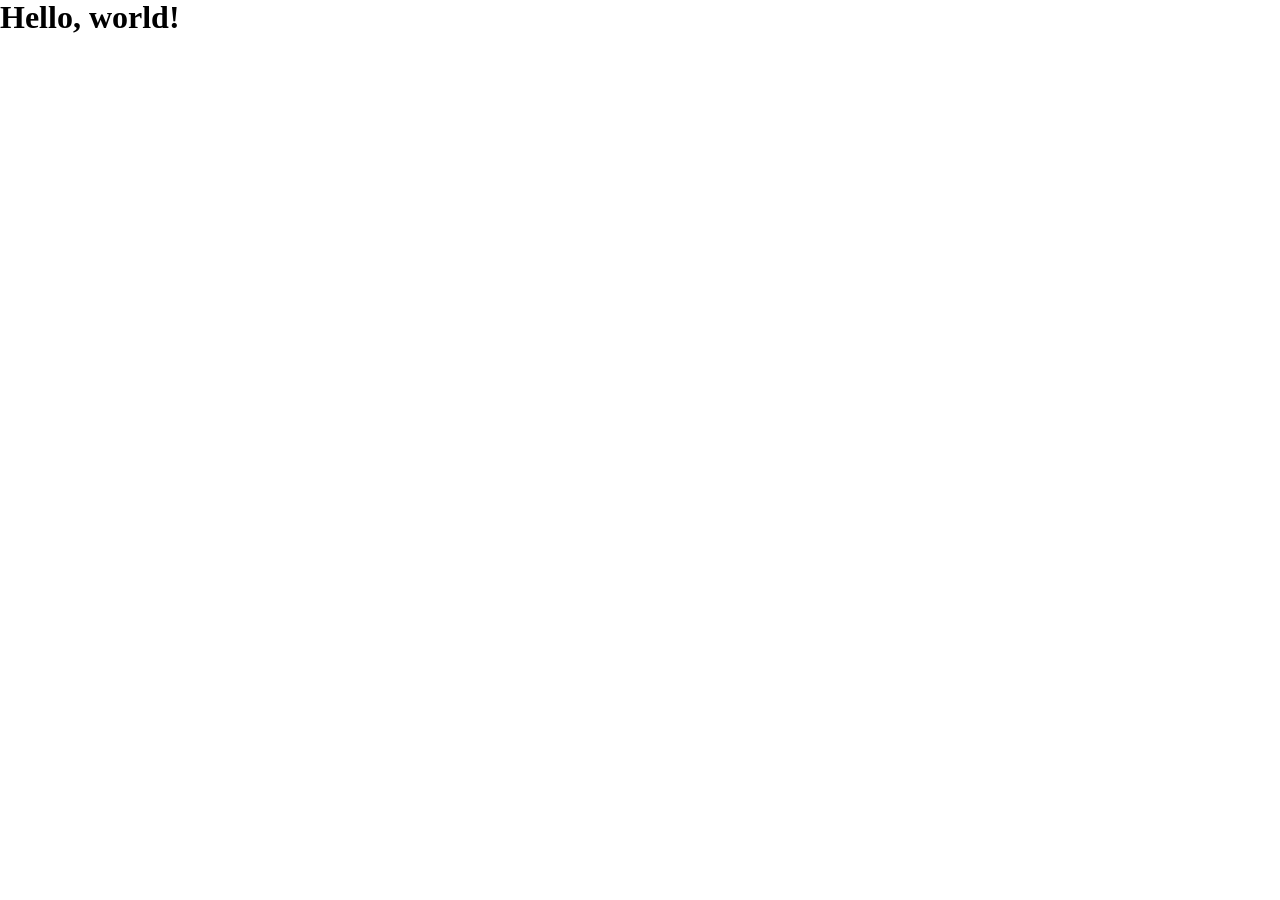
==== index.html @ caf89e45 "boilerplate code" ====
<!DOCTYPE html>
<html lang="en">
<head>
  <meta charset="UTF-8">
  <meta name="viewport" content="width=device-width, initial-scale=1.0">
  <title>Boilerplate</title>
  <link rel="stylesheet" href="styles/style.css">
</head>
<body>
  <h1>Hello, world!</h1>
</body>
</html>
---- styles/style.css ----
/* CSS Reset */
*,
*::before,
*::after {
  box-sizing: border-box;
  margin: 0;
  padding: 0;
}

html {
  -moz-text-size-adjust: none;
  -webkit-text-size-adjust: none;
  text-size-adjust: none;
  hanging-punctuation: first last;
}

body {
  min-height: 100dvh;
  line-height: 1.5;
  -webkit-font-smoothing: antialiased;
}

h1, h2, h3, h4, h5, h6 {
  text-wrap: balance;
  line-height: 1.1;
}

p, li, figcaption {
  text-wrap: pretty;
  max-width: 65ch;
}

a, button, input, textarea, select {
  font: inherit;
  color: inherit;
}

img, picture, video, canvas, svg {
  display: block;
  max-width: 100%;
}

table {
  border-collapse: collapse;
}

ol, ul {
  list-style: none;
}

blockquote, q {
  quotes: none;
}

blockquote::before, blockquote::after,
q::before, q::after {
  content: '';
  content: none;
}

:focus-visible {
  outline: 2px solid currentColor;
  outline-offset: 2px;
}

@media (prefers-reduced-motion: reduce) {
  *, *::before, *::after {
    animation-duration: 0.01ms !important;
    animation-iteration-count: 1 !important;
    transition-duration: 0.01ms !important;
    scroll-behavior: auto !important;
  }
}
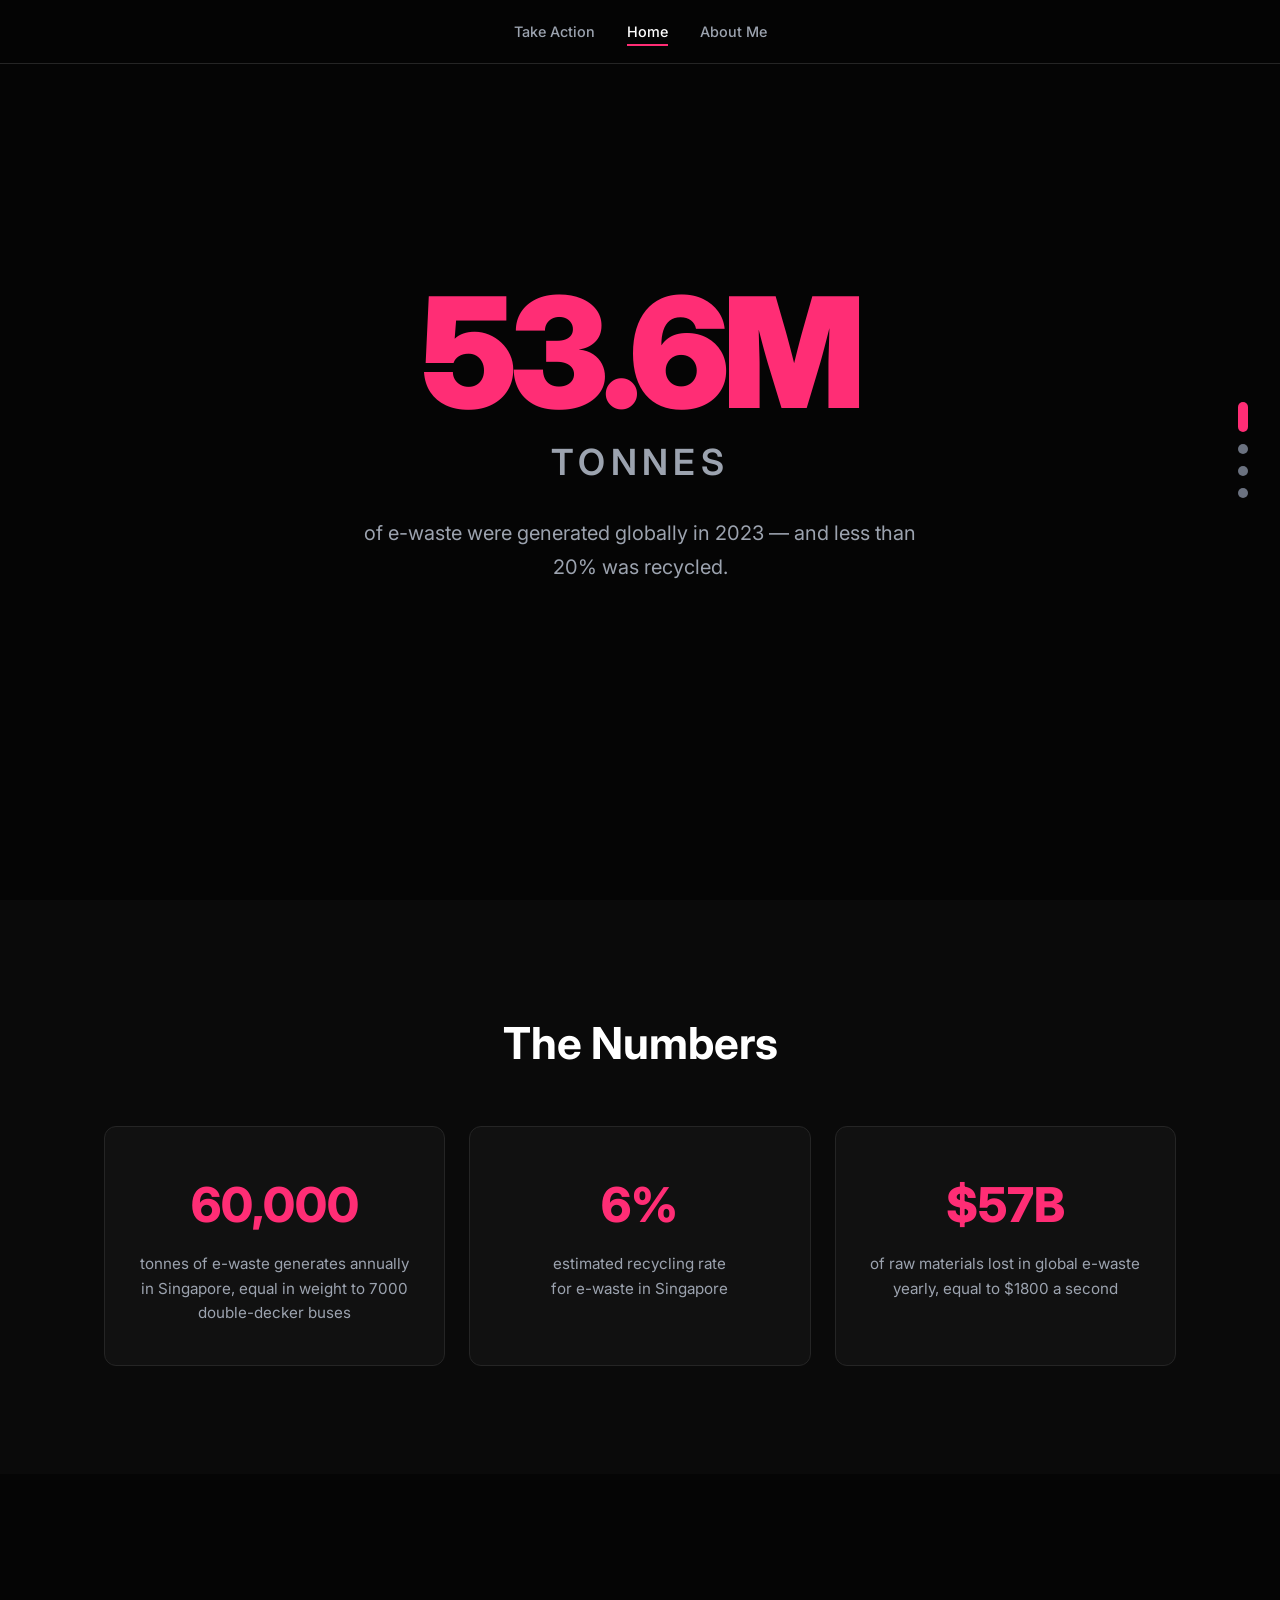
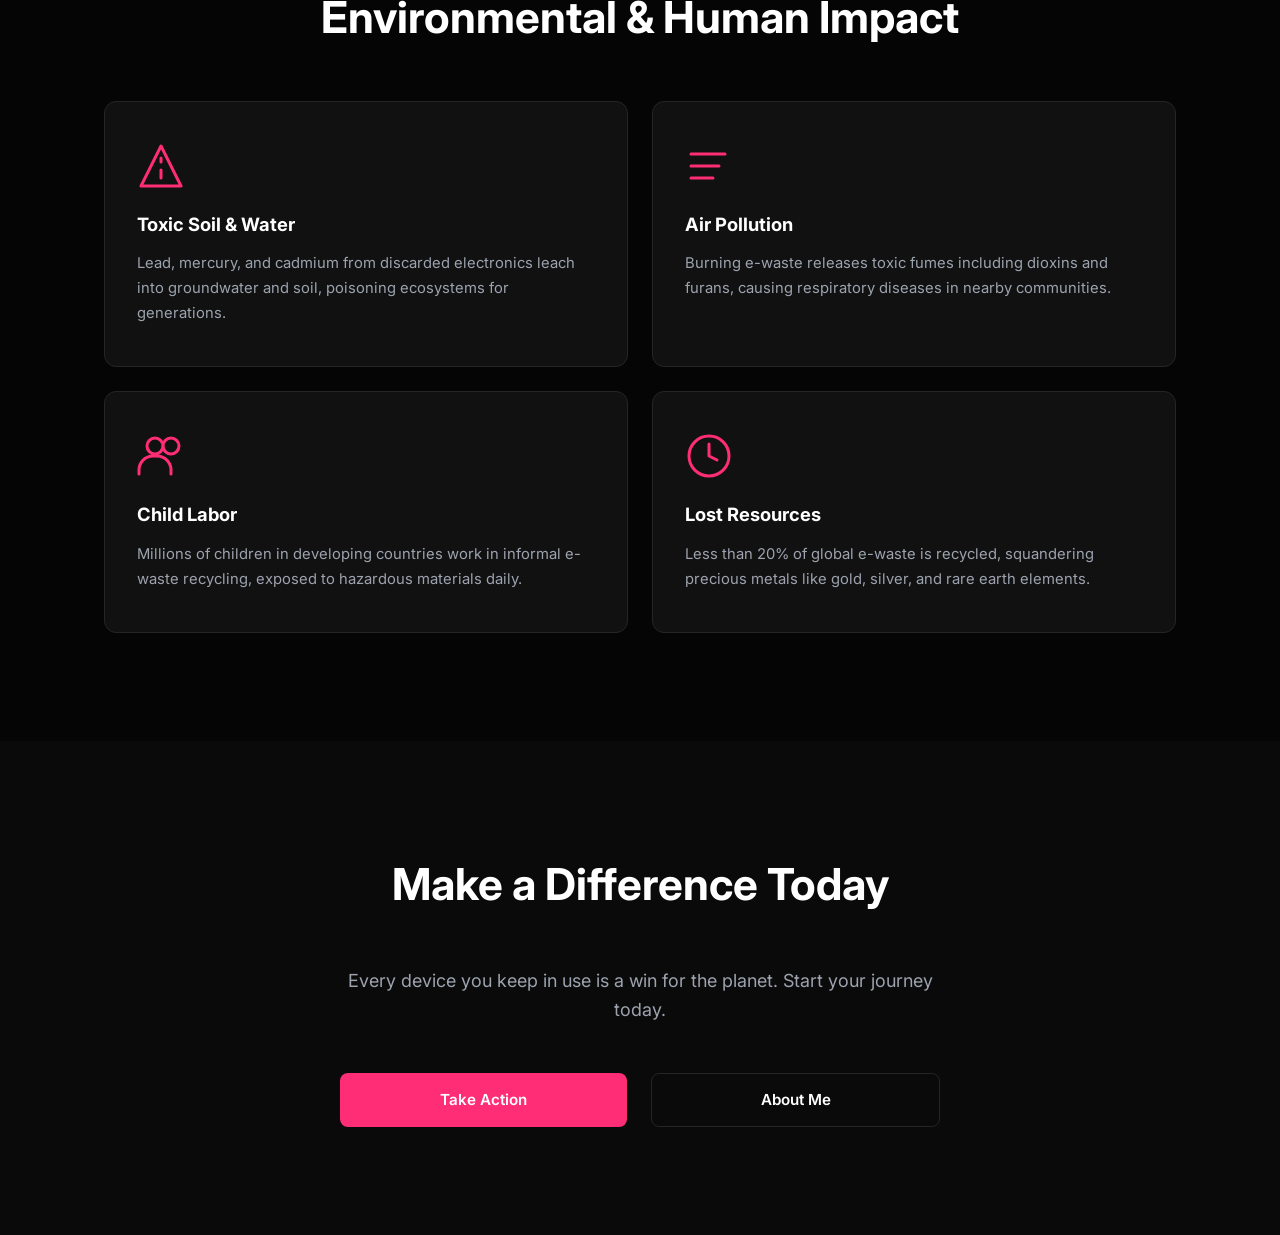
==== commit 71ee6d8c: "yeas" ====
--- a/index.html
+++ b/index.html
@@ -1,12 +1,187 @@
-<!DOCTYPE html>
+<!doctype html>
 <html lang="en">
-<head>
-  <meta charset="UTF-8">
-  <meta name="viewport" content="width=device-width, initial-scale=1.0">
-  <title>Boilerplate</title>
-  <link rel="stylesheet" href="styles/style.css">
-</head>
-<body>
-  <h1>Hello, world!</h1>
-</body>
+  <head>
+    <meta charset="UTF-8" />
+    <meta name="viewport" content="width=device-width, initial-scale=1.0" />
+    <title>E-Waste</title>
+    <link rel="stylesheet" href="styles/style.css" />
+  </head>
+  <body>
+    <!-- ===== navbar ===== -->
+    <nav class="navbar">
+      <div class="nav-container">
+        <ul class="nav-links" id="navLinks">
+          <li><a href="pages/action.html" class="nav-link">Take Action</a></li>
+          <li><a href="index.html" class="nav-link active">Home</a></li>
+          <li><a href="pages/about.html" class="nav-link">About Me</a></li>
+        </ul>
+      </div>
+    </nav>
+
+    <main>
+      <!-- ===== hero section ===== -->
+      <section class="hero hero-home" id="hero">
+        <div class="stat-hero">
+          <span class="stat-number">53.6M</span>
+          <span class="stat-unit">tonnes</span>
+        </div>
+        <p class="stat-description">
+          of e-waste were generated globally in 2023 — and less than 20% was
+          recycled.
+        </p>
+      </section>
+
+      <!-- ===== stats (chatgpt) ===== -->
+      <section class="section stats-section" id="stats">
+        <div class="container">
+          <h2 class="section-title">The Numbers</h2>
+          <div class="stats-grid">
+            <div class="stat-card">
+              <h3 class="stat-card-number">60,000</h3>
+              <p class="stat-card-label">
+                tonnes of e-waste generates annually in Singapore, equal in
+                weight to 7000 double-decker buses
+              </p>
+            </div>
+            <div class="stat-card">
+              <h3 class="stat-card-number">6%</h3>
+              <p class="stat-card-label">
+                estimated recycling rate<br />for e-waste in Singapore
+              </p>
+            </div>
+            <div class="stat-card">
+              <h3 class="stat-card-number">$57B</h3>
+              <p class="stat-card-label">
+                of raw materials lost in global e-waste yearly, equal to $1800 a
+                second
+              </p>
+            </div>
+          </div>
+        </div>
+      </section>
+
+      <!-- ===== highlight environmental and human impact ===== -->
+      <section class="section impact-section" id="impact">
+        <div class="container">
+          <h2 class="section-title">Environmental & Human Impact</h2>
+          <div class="impact-grid">
+            <div class="impact-card">
+              <div class="card-icon">
+                <!-- warning symbol -->
+                <svg
+                  viewBox="0 0 24 24"
+                  fill="none"
+                  stroke="currentColor"
+                  stroke-width="1.5"
+                  stroke-linecap="round"
+                  stroke-linejoin="round"
+                >
+                  <path d="M2 22L12 2l10 20H2z" />
+                  <path d="M12 18v-4" />
+                  <path d="M12 10v-2" />
+                </svg>
+              </div>
+              <h3>Toxic Soil & Water</h3>
+              <p>
+                Lead, mercury, and cadmium from discarded electronics leach into
+                groundwater and soil, poisoning ecosystems for generations.
+              </p>
+            </div>
+            <div class="impact-card">
+              <div class="card-icon">
+                <!-- air symbol -->
+                <svg
+                  viewBox="0 0 24 24"
+                  fill="none"
+                  stroke="currentColor"
+                  stroke-width="1.5"
+                  stroke-linecap="round"
+                  stroke-linejoin="round"
+                >
+                  <path d="M3 12h14" />
+                  <path d="M3 18h11" />
+                  <path d="M3 6h17" />
+                </svg>
+              </div>
+              <h3>Air Pollution</h3>
+              <p>
+                Burning e-waste releases toxic fumes including dioxins and
+                furans, causing respiratory diseases in nearby communities.
+              </p>
+            </div>
+            <div class="impact-card">
+              <div class="card-icon">
+                <!-- people icon -->
+                <svg
+                  viewBox="0 0 24 24"
+                  fill="none"
+                  stroke="currentColor"
+                  stroke-width="1.5"
+                  stroke-linecap="round"
+                  stroke-linejoin="round"
+                >
+                  <circle cx="9" cy="7" r="4" />
+                  <path d="M1 21v-2a7 7 0 0 1 7-7h2a7 7 0 0 1 7 7v2" />
+                  <circle cx="17" cy="7" r="4" />
+                </svg>
+              </div>
+              <h3>Child Labor</h3>
+              <p>
+                Millions of children in developing countries work in informal
+                e-waste recycling, exposed to hazardous materials daily.
+              </p>
+            </div>
+            <div class="impact-card">
+              <div class="card-icon">
+                <!-- time icon -->
+                <svg
+                  viewBox="0 0 24 24"
+                  fill="none"
+                  stroke="currentColor"
+                  stroke-width="1.5"
+                  stroke-linecap="round"
+                  stroke-linejoin="round"
+                >
+                  <circle cx="12" cy="12" r="10" />
+                  <path d="M12 6v6l4 2" />
+                </svg>
+              </div>
+              <h3>Lost Resources</h3>
+              <p>
+                Less than 20% of global e-waste is recycled, squandering
+                precious metals like gold, silver, and rare earth elements.
+              </p>
+            </div>
+          </div>
+        </div>
+      </section>
+
+      <!-- ===== call to action ===== -->
+      <section class="section cta-section" id="cta">
+        <div class="container">
+          <div class="cta-content">
+            <h2 class="section-title">Make a Difference Today</h2>
+            <p class="section-subtitle">
+              Every device you keep in use is a win for the planet. Start your
+              journey today.
+            </p>
+            <div class="cta-buttons">
+              <a href="pages/action.html" class="btn btn-primary"
+                >Take Action</a
+              >
+              <a href="pages/about.html" class="btn btn-secondary">About Me</a>
+            </div>
+          </div>
+        </div>
+      </section>
+      <nav class="section-dots" aria-label="Section navigation">
+        <a href="#hero" class="dot active"></a>
+        <a href="#stats" class="dot"></a>
+        <a href="#impact" class="dot"></a>
+        <a href="#cta" class="dot"></a>
+      </nav>
+    </main>
+
+    <script src="scripts/main.js"></script>
+  </body>
 </html>
--- a/styles/style.css
+++ b/styles/style.css
@@ -1,4 +1,21 @@
-/* CSS Reset */
+@import url("https://fonts.googleapis.com/css2?family=Inter:wght@500;600;700;800;900&display=swap");
+
+/* Design tokens */
+:root {
+  --black: #050505; /* main background */
+  --dark-gray: #0a0a0a; /* section background */
+  --mid-gray: #111111; /* card background */
+  --border-gray: #252525; /* borders */
+  --text-primary: #ffffff; /* headings, body text */
+  --text-secondary: #9ca3af; /* captions, descriptions */
+  --text-muted: #6b7280; /* low-emphasis elements */
+  --accent: #ff2d75; /* accent color */
+  --font-sans: "Inter", sans-serif;
+  --max-width: 1200px;
+  --nav-height: 64px;
+}
+
+/* Reset */
 *,
 *::before,
 *::after {
@@ -7,67 +24,561 @@
   padding: 0;
 }
 
+/* Base */
 html {
-  -moz-text-size-adjust: none;
-  -webkit-text-size-adjust: none;
-  text-size-adjust: none;
-  hanging-punctuation: first last;
+  scroll-behavior: smooth;
+  scroll-padding-top: var(--nav-height);
+  scrollbar-width: none;
+}
+
+html::-webkit-scrollbar {
+  display: none;
 }
 
 body {
+  font-family: var(--font-sans);
+  background-color: var(--black);
+  color: var(--text-primary);
+  line-height: 1.6;
   min-height: 100dvh;
-  line-height: 1.5;
-  -webkit-font-smoothing: antialiased;
-}
-
-h1, h2, h3, h4, h5, h6 {
-  text-wrap: balance;
+}
+
+a {
+  color: inherit;
+  text-decoration: none;
+}
+
+ul {
+  list-style: none;
+}
+
+/* Utilities */
+.container {
+  max-width: var(--max-width);
+  margin: 0 auto;
+  padding: 0 5vw;
+}
+
+.section {
+  padding: 12vh 0;
+}
+
+.section-title {
+  font-size: clamp(1.75rem, 4vw, 2.75rem);
+  font-weight: 700;
+  text-align: center;
+  margin-bottom: 3rem;
+}
+
+.section-subtitle {
+  font-size: clamp(1rem, 2vw, 1.125rem);
+  color: var(--text-secondary);
+  text-align: center;
+  max-width: 600px;
+  margin: 0 auto 3rem;
+}
+
+.navbar {
+  position: fixed;
+  top: 0;
+  left: 0;
+  width: 100%;
+  height: var(--nav-height);
+  background: rgba(5, 5, 5, 0.85);
+  backdrop-filter: blur(12px);
+  border-bottom: 1px solid var(--border-gray);
+  z-index: 1000;
+}
+
+.nav-container {
+  max-width: var(--max-width);
+  margin: 0 auto;
+  padding: 0 5vw;
+  height: 100%;
+  display: flex;
+  align-items: center;
+  justify-content: center;
+}
+
+.nav-links {
+  display: flex;
+  align-items: center;
+  gap: 2rem;
+}
+
+.nav-link {
+  font-size: 0.9rem;
+  font-weight: 500;
+  color: var(--text-secondary);
+  position: relative;
+  padding: 0.25rem 0;
+}
+
+.nav-link::after {
+  content: "";
+  position: absolute;
+  bottom: -2px;
+  left: 0;
+  width: 0;
+  height: 2px;
+  background: var(--accent);
+  transition: width 0.3s ease;
+}
+
+.nav-link:hover,
+.nav-link.active {
+  color: var(--text-primary);
+}
+
+.nav-link:hover::after,
+.nav-link.active::after {
+  width: 100%;
+}
+
+/* Buttons */
+.btn {
+  display: inline-flex;
+  align-items: center;
+  justify-content: center;
+  gap: 0.5rem;
+  padding: 0.875rem 2rem;
+  font-size: 0.95rem;
+  font-weight: 600;
+  border: none;
+  border-radius: 8px;
+  cursor: pointer;
+  transition: all 0.3s ease;
+}
+
+.btn-primary {
+  background: var(--accent);
+  color: var(--text-primary);
+}
+
+.btn-primary:hover {
+  background: var(--accent);
+  transform: translateY(-2px);
+  box-shadow: 0 8px 30px rgba(255, 45, 117, 0.3);
+}
+
+.btn-secondary {
+  background: transparent;
+  color: var(--text-primary);
+  border: 1px solid var(--border-gray);
+}
+
+.btn-secondary:hover {
+  border-color: var(--text-secondary);
+  background: rgba(255, 255, 255, 0.05);
+  transform: translateY(-2px);
+}
+
+/* Home page hero */
+.hero {
+  min-height: 100vh;
+  display: flex;
+  flex-direction: column;
+  justify-content: center;
+  align-items: center;
+  text-align: center;
+  padding: 8vh 5vw;
+  position: relative;
+}
+
+.hero-home,
+.hero-action {
+  background: var(--black);
+}
+
+/* Hero stat (53.6M tonnes) */
+.stat-hero {
+  display: flex;
+  flex-direction: column;
+  align-items: center;
+  gap: 0.25rem;
+  margin-bottom: 1.5rem;
+}
+
+.stat-number {
+  font-size: clamp(4rem, 12vw, 10rem);
+  font-weight: 900;
+  line-height: 1;
+  color: var(--accent);
+  letter-spacing: -0.04em;
+}
+
+.stat-unit {
+  font-size: clamp(1.25rem, 3vw, 2.25rem);
+  font-weight: 600;
+  color: var(--text-secondary);
+  letter-spacing: 0.15em;
+  text-transform: uppercase;
+}
+
+.stat-description {
+  font-size: clamp(1rem, 2vw, 1.25rem);
+  color: var(--text-secondary);
+  max-width: 600px;
+  margin-bottom: 2.5rem;
+  line-height: 1.7;
+}
+
+/* Stats grid (3 cards) */
+.stats-section {
+  background: var(--dark-gray);
+}
+
+.stats-grid {
+  display: grid;
+  grid-template-columns: repeat(3, 1fr);
+  gap: 1.5rem;
+}
+
+.stat-card {
+  background: var(--mid-gray);
+  border: 1px solid var(--border-gray);
+  border-radius: 12px;
+  padding: 2.5rem 2rem;
+  text-align: center;
+}
+
+.stat-card:hover {
+  border-color: var(--accent);
+  transform: translateY(-4px);
+  box-shadow: 0 12px 40px rgba(255, 45, 117, 0.1);
+}
+
+.stat-card-number {
+  font-size: clamp(2rem, 4vw, 3rem);
+  font-weight: 800;
+  color: var(--accent);
+  margin-bottom: 0.5rem;
+}
+
+.stat-card-label {
+  color: var(--text-secondary);
+  font-size: 0.95rem;
+  line-height: 1.6;
+}
+
+/* Impact grid (2x2 cards) */
+.impact-section {
+  background: var(--black);
+}
+
+.impact-grid {
+  display: grid;
+  grid-template-columns: repeat(2, 1fr);
+  gap: 1.5rem;
+}
+
+.impact-card {
+  background: var(--mid-gray);
+  border: 1px solid var(--border-gray);
+  border-radius: 12px;
+  padding: 2.5rem 2rem;
+}
+
+.impact-card:hover {
+  border-color: var(--accent);
+  transform: translateY(-4px);
+  box-shadow: 0 12px 40px rgba(255, 45, 117, 0.08);
+}
+
+.impact-card .card-icon {
+  width: 48px;
+  height: 48px;
+  margin-bottom: 1.25rem;
+  color: var(--accent);
+}
+
+.impact-card .card-icon svg {
+  width: 100%;
+  height: 100%;
+}
+
+.impact-card h3 {
+  font-size: 1.15rem;
+  font-weight: 700;
+  margin-bottom: 0.75rem;
+}
+
+.impact-card p {
+  color: var(--text-secondary);
+  font-size: 0.925rem;
+  line-height: 1.7;
+}
+
+/* CTA section */
+.cta-section {
+  background: var(--dark-gray);
+  text-align: center;
+}
+
+.cta-content {
+  max-width: 600px;
+  margin: 0 auto;
+}
+
+.cta-buttons {
+  display: flex;
+  gap: 1.5rem;
+  margin-top: 1rem;
+}
+
+.cta-buttons .btn {
+  flex: 1;
+}
+
+/* Action page hero */
+.hero-action h1 {
+  font-size: clamp(2.5rem, 7vw, 5.5rem);
+  font-weight: 900;
   line-height: 1.1;
-}
-
-p, li, figcaption {
-  text-wrap: pretty;
-  max-width: 65ch;
-}
-
-a, button, input, textarea, select {
-  font: inherit;
-  color: inherit;
-}
-
-img, picture, video, canvas, svg {
+  letter-spacing: -0.03em;
+  max-width: 800px;
+}
+
+.hero-action h1 .highlight {
+  color: var(--accent);
+}
+
+/* Story card */
+.story-section {
+  background: var(--dark-gray);
+}
+
+.story-card {
+  background: var(--mid-gray);
+  border: 1px solid var(--border-gray);
+  border-radius: 16px;
+  padding: 3rem 3.5rem;
+  max-width: 780px;
+  width: 100%;
+  margin: 0 auto;
+}
+
+.story-card h2 {
+  font-size: clamp(1.5rem, 3vw, 2rem);
+  font-weight: 700;
+  margin-bottom: 1.5rem;
+}
+
+.story-card p {
+  color: var(--text-secondary);
+  font-size: 1rem;
+  line-height: 1.8;
+  margin-bottom: 1.25rem;
+}
+
+.story-card p:last-child {
+  margin-bottom: 0;
+}
+
+/* Guide cards */
+.guide-section {
+  background: var(--black);
+}
+
+.guide-grid {
+  display: flex;
+  flex-direction: column;
+  gap: 1.5rem;
+  max-width: 800px;
+  margin: 0 auto;
+}
+
+.guide-card {
+  display: flex;
+  gap: 1.5rem;
+  background: var(--mid-gray);
+  border: 1px solid var(--border-gray);
+  border-radius: 12px;
+  padding: 2rem 2.25rem;
+  align-items: flex-start;
+}
+
+.guide-card:hover {
+  border-color: var(--accent);
+  transform: translateX(6px);
+  box-shadow: 0 8px 30px rgba(255, 45, 117, 0.08);
+}
+
+.guide-number {
+  font-size: 2rem;
+  font-weight: 800;
+  color: var(--accent);
+  min-width: 3rem;
+  line-height: 1;
+}
+
+.guide-content h3 {
+  font-size: 1.1rem;
+  font-weight: 700;
+  margin-bottom: 0.5rem;
+}
+
+.guide-content p {
+  color: var(--text-secondary);
+  font-size: 0.925rem;
+  line-height: 1.7;
+}
+
+/* About page hero */
+.hero-about {
+  min-height: 100vh;
+  display: flex;
+  flex-direction: column;
+  justify-content: center;
+  align-items: center;
+  text-align: center;
+  padding: 8vh 5vw;
+  background: var(--black);
+}
+
+.about-hero-text h1 {
+  font-size: clamp(2.5rem, 5vw, 4rem);
+  font-weight: 900;
+  line-height: 1.1;
+  letter-spacing: -0.03em;
+  margin-bottom: 1rem;
+}
+
+.about-hero-text h1 .highlight {
+  color: var(--accent);
+}
+
+.about-hero-text .tagline {
+  font-size: clamp(1.05rem, 1.5vw, 1.25rem);
+  color: var(--text-secondary);
+  line-height: 1.6;
+}
+
+/* Beliefs card */
+.beliefs-section {
+  background: var(--dark-gray);
+}
+
+.beliefs-card {
+  background: var(--mid-gray);
+  border: 1px solid var(--border-gray);
+  border-radius: 16px;
+  padding: 3rem 3.5rem;
+  max-width: 780px;
+  width: 100%;
+  margin: 0 auto;
+}
+
+.beliefs-card h2 {
+  font-size: clamp(1.15rem, 2vw, 1.35rem);
+  font-weight: 700;
+  margin-bottom: 1rem;
+}
+
+.beliefs-card p {
+  color: var(--text-secondary);
+  font-size: 1rem;
+  line-height: 1.8;
+}
+
+/* Contact section */
+.contact-section {
+  background: var(--black);
+  padding: 12vh 0;
+}
+
+.contact-grid {
+  display: grid;
+  grid-template-columns: 1fr 1fr;
+  gap: 4rem;
+  max-width: var(--max-width);
+  margin: 0 auto;
+  width: 100%;
+  align-items: center;
+}
+
+.contact-left h2 {
+  font-size: clamp(2rem, 4vw, 3.5rem);
+  font-weight: 900;
+  line-height: 1.1;
+  letter-spacing: -0.03em;
+}
+
+.contact-left h2 .highlight {
+  color: var(--accent);
+}
+
+.contact-right {
+  display: flex;
+  flex-direction: column;
+  gap: 1rem;
+}
+
+.contact-link {
+  display: flex;
+  align-items: center;
+  gap: 1rem;
+  padding: 1.25rem 1.5rem;
+  background: var(--mid-gray);
+  border: 1px solid var(--border-gray);
+  border-radius: 12px;
+  font-size: 1rem;
+  font-weight: 600;
+}
+
+.contact-link:hover {
+  border-color: var(--accent);
+  transform: translateX(6px);
+  box-shadow: 0 8px 30px rgba(255, 45, 117, 0.08);
+}
+
+.contact-link .link-icon {
+  width: 28px;
+  height: 28px;
+  color: var(--accent);
+}
+
+.contact-link .link-icon svg {
+  width: 100%;
+  height: 100%;
+}
+
+.contact-link .link-arrow {
+  margin-left: auto;
+  color: var(--text-muted);
+  font-size: 1.25rem;
+}
+
+.contact-link:hover .link-arrow {
+  transform: translateX(4px);
+}
+
+/* Section dots (scroll spy) */
+.section-dots {
+  position: fixed;
+  right: 2rem;
+  top: 50%;
+  transform: translateY(-50%);
+  display: flex;
+  flex-direction: column;
+  align-items: center;
+  gap: 0.75rem;
+  z-index: 999;
+}
+
+.section-dots .dot {
   display: block;
-  max-width: 100%;
-}
-
-table {
-  border-collapse: collapse;
-}
-
-ol, ul {
-  list-style: none;
-}
-
-blockquote, q {
-  quotes: none;
-}
-
-blockquote::before, blockquote::after,
-q::before, q::after {
-  content: '';
-  content: none;
-}
-
-:focus-visible {
-  outline: 2px solid currentColor;
-  outline-offset: 2px;
-}
-
-@media (prefers-reduced-motion: reduce) {
-  *, *::before, *::after {
-    animation-duration: 0.01ms !important;
-    animation-iteration-count: 1 !important;
-    transition-duration: 0.01ms !important;
-    scroll-behavior: auto !important;
-  }
-}
+  width: 10px;
+  height: 10px;
+  border-radius: 50%;
+  background: var(--text-muted);
+  transition: all 0.3s ease;
+  cursor: pointer;
+}
+
+.section-dots .dot.active {
+  width: 10px;
+  height: 30px;
+  border-radius: 5px;
+  background: var(--accent);
+}
